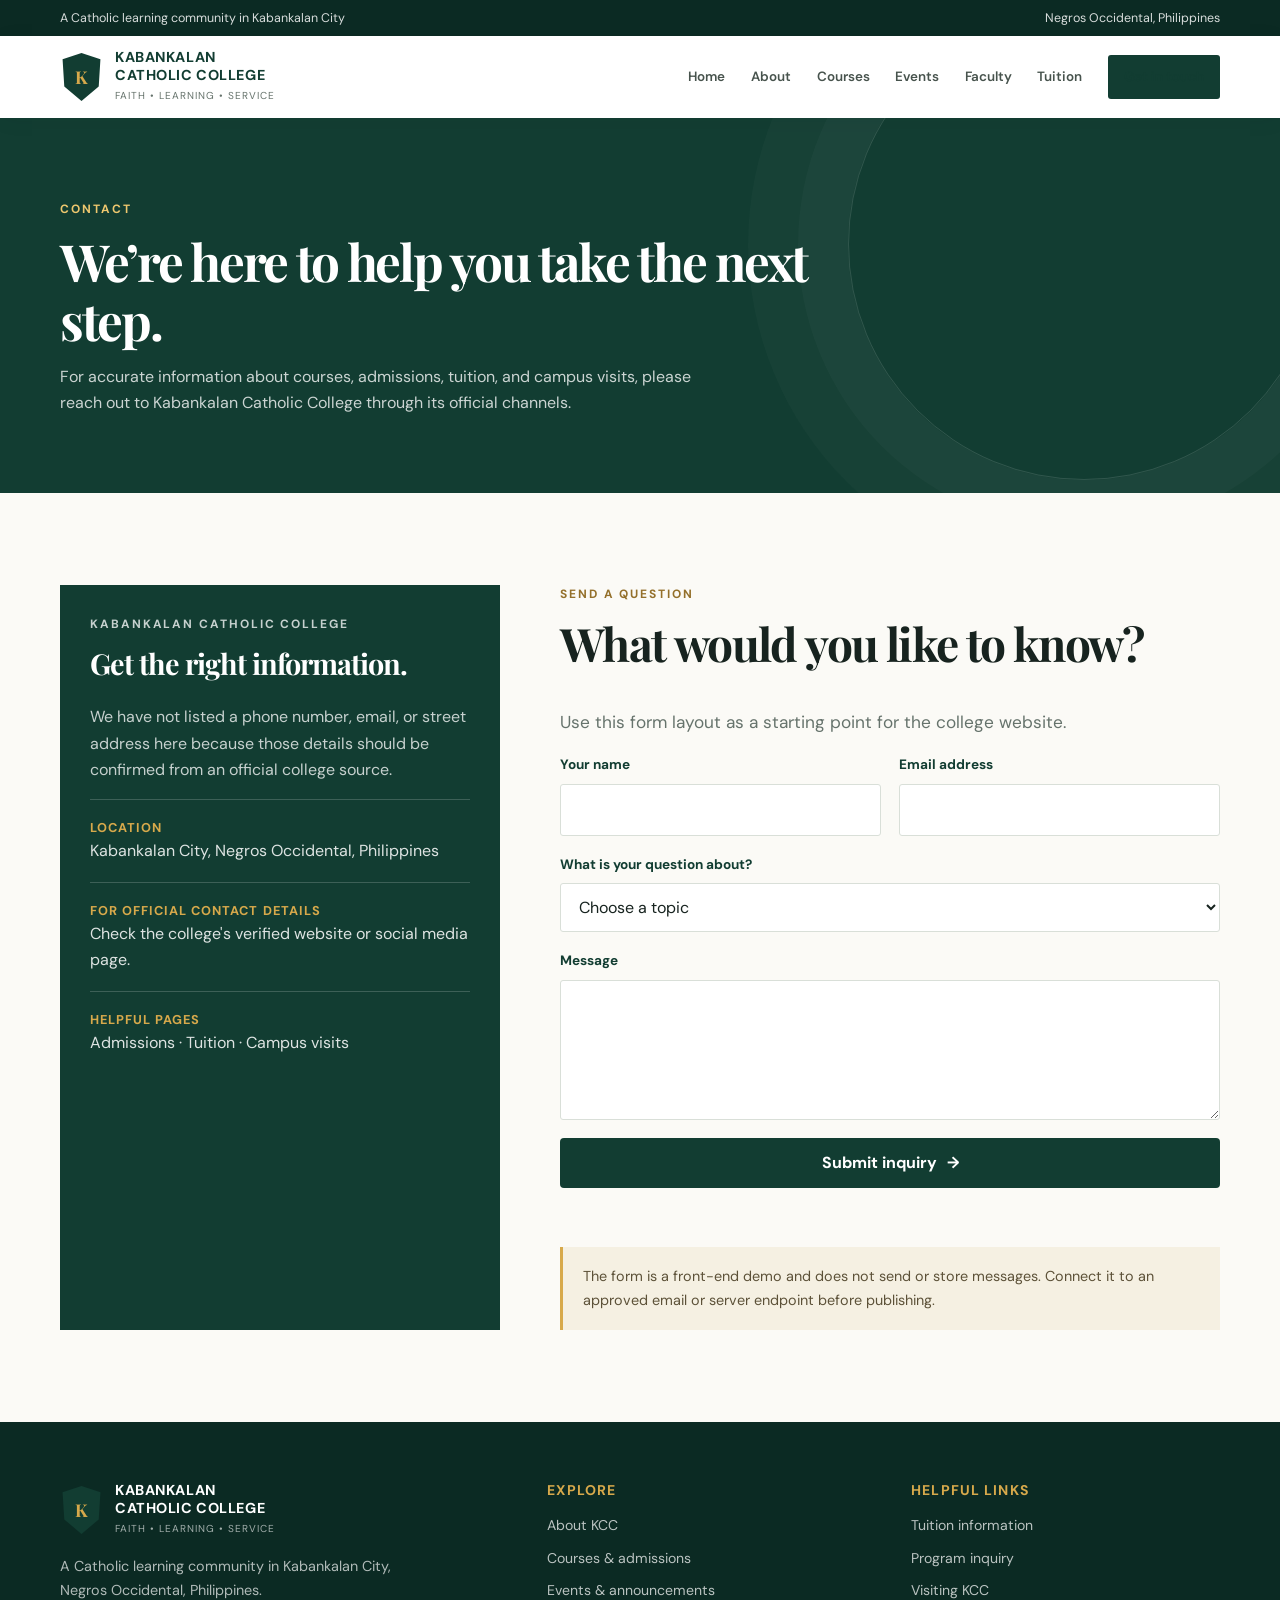
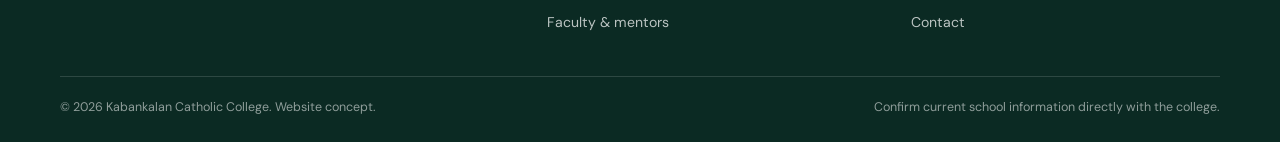
==== contact.html @ 390a863b "adding codes at all files" ====
<!doctype html>
<html lang="en">
<head>
  <meta charset="utf-8"><meta name="viewport" content="width=device-width, initial-scale=1">
  <meta name="description" content="Get in touch with Kabankalan Catholic College for current admissions, course, and campus information.">
  <title>Contact KCC | Kabankalan Catholic College</title>
  <link rel="stylesheet" href="styles.css"><script src="script.js" defer></script>
</head>
<body>
  <a class="skip-link" href="#main">Skip to content</a>
  <div class="topbar"><div class="container topbar-inner"><p>A Catholic learning community in Kabankalan City</p><p>Negros Occidental, Philippines</p></div></div>
  <header class="site-header"><div class="container nav-wrap">
    <a class="brand" href="index.html" aria-label="Kabankalan Catholic College home"><span class="brand-mark" aria-hidden="true">K</span><span><span class="brand-name">KABANKALAN<br>CATHOLIC COLLEGE</span><span class="brand-subtitle">Faith • Learning • Service</span></span></a>
    <button class="menu-toggle" type="button" aria-label="Open navigation menu" aria-expanded="false" aria-controls="primary-navigation">☰</button>
    <nav class="main-nav" id="primary-navigation" aria-label="Main navigation"><a href="index.html">Home</a><a href="about.html">About</a><a href="courses.html">Courses</a><a href="events.html">Events</a><a href="trainers.html">Faculty</a><a href="pricing.html">Tuition</a><a href="contact.html" class="nav-apply">Get in touch</a></nav>
  </div></header>
  <main id="main">
    <section class="page-hero"><div class="container"><p class="eyebrow">Contact</p><h1>We’re here to help you take the next step.</h1><p>For accurate information about courses, admissions, tuition, and campus visits, please reach out to Kabankalan Catholic College through its official channels.</p></div></section>
    <section class="section"><div class="container contact-grid">
      <aside class="contact-panel"><p class="eyebrow">Kabankalan Catholic College</p><h2>Get the right information.</h2><p>We have not listed a phone number, email, or street address here because those details should be confirmed from an official college source.</p>
        <div class="contact-detail"><strong>Location</strong><span>Kabankalan City, Negros Occidental, Philippines</span></div>
        <div class="contact-detail"><strong>For official contact details</strong><span>Check the college's verified website or social media page.</span></div>
        <div class="contact-detail"><strong>Helpful pages</strong><span><a href="courses.html">Admissions</a> · <a href="pricing.html">Tuition</a> · <a href="starter-page.html">Campus visits</a></span></div>
      </aside>
      <div><p class="eyebrow">Send a question</p><h2>What would you like to know?</h2><p class="lead">Use this form layout as a starting point for the college website.</p>
        <form data-contact-form>
          <div class="form-grid">
            <div class="form-field"><label for="name">Your name</label><input id="name" name="name" type="text" autocomplete="name" required></div>
            <div class="form-field"><label for="email">Email address</label><input id="email" name="email" type="email" autocomplete="email" required></div>
            <div class="form-field full"><label for="topic">What is your question about?</label><select id="topic" name="topic" required><option value="">Choose a topic</option><option>Courses and admissions</option><option>Tuition and fees</option><option>Campus visit</option><option>Other inquiry</option></select></div>
            <div class="form-field full"><label for="message">Message</label><textarea id="message" name="message" required></textarea></div>
            <div class="form-field full"><button class="button button-green" type="submit">Submit inquiry <span aria-hidden="true">→</span></button><p class="form-status" data-form-status aria-live="polite"></p></div>
          </div>
        </form>
        <div class="notice">The form is a front-end demo and does not send or store messages. Connect it to an approved email or server endpoint before publishing.</div>
      </div>
    </div></section>
  </main>
  <footer class="site-footer"><div class="container"><div class="footer-grid"><div><a class="brand" href="index.html"><span class="brand-mark" aria-hidden="true">K</span><span><span class="brand-name">KABANKALAN<br>CATHOLIC COLLEGE</span><span class="brand-subtitle">Faith • Learning • Service</span></span></a><p class="footer-about">A Catholic learning community in Kabankalan City, Negros Occidental, Philippines.</p></div><div><h3>Explore</h3><div class="footer-links"><a href="about.html">About KCC</a><a href="courses.html">Courses & admissions</a><a href="events.html">Events & announcements</a><a href="trainers.html">Faculty & mentors</a></div></div><div><h3>Helpful links</h3><div class="footer-links"><a href="pricing.html">Tuition information</a><a href="course-details.html">Program inquiry</a><a href="starter-page.html">Visiting KCC</a><a href="contact.html">Contact</a></div></div></div><div class="footer-bottom"><p>© <span data-year></span> Kabankalan Catholic College. Website concept.</p><p>Confirm current school information directly with the college.</p></div></div></footer>
</body>
</html>
---- styles.css ----
@import url('https://fonts.googleapis.com/css2?family=DM+Sans:wght@400;500;600;700&family=Playfair+Display:wght@600;700&display=swap');

:root {
  --green: #123d32;
  --green-deep: #0b2a23;
  --green-light: #e8f0e9;
  --gold: #d7a94b;
  --ink: #17231f;
  --muted: #66736c;
  --paper: #fbfaf6;
  --white: #fff;
  --line: #e5e8e2;
  --serif: 'Playfair Display', Georgia, serif;
  --sans: 'DM Sans', Arial, sans-serif;
  --shadow: 0 18px 55px rgba(13, 43, 35, .10);
}

* { box-sizing: border-box; }
html { scroll-behavior: smooth; }
body { margin: 0; color: var(--ink); background: var(--paper); font: 16px/1.65 var(--sans); }
a { color: inherit; text-decoration: none; }
img { display: block; max-width: 100%; }
button, input, textarea, select { font: inherit; }
.container { width: min(1160px, calc(100% - 48px)); margin-inline: auto; }
.eyebrow { margin: 0 0 12px; color: #94702b; font-size: .75rem; font-weight: 700; letter-spacing: .16em; text-transform: uppercase; }
h1, h2, h3 { margin-top: 0; line-height: 1.15; }
h1, h2 { font-family: var(--serif); }
h1 { font-size: clamp(2.7rem, 5.5vw, 5.35rem); letter-spacing: -.045em; }
h2 { font-size: clamp(2rem, 3.6vw, 3.2rem); letter-spacing: -.035em; }
h3 { font-size: 1.15rem; }
p { margin-top: 0; }
.section { padding: 92px 0; }
.section-heading { max-width: 660px; margin-bottom: 42px; }
.section-heading p, .lead { color: var(--muted); font-size: 1.08rem; }
.button { display: inline-flex; min-height: 50px; align-items: center; justify-content: center; gap: 10px; padding: 0 22px; border: 1px solid transparent; border-radius: 4px; background: var(--gold); color: var(--green-deep); font-weight: 700; transition: transform .2s ease, background .2s ease; }
.button:hover { transform: translateY(-2px); background: #e4ba65; }
.button-outline { border-color: rgba(255,255,255,.55); background: transparent; color: var(--white); }
.button-outline:hover { background: var(--white); color: var(--green); }
.button-green { background: var(--green); color: var(--white); }
.button-green:hover { background: var(--green-deep); }
.text-link { display: inline-flex; align-items: center; gap: 8px; color: var(--green); font-weight: 700; }
.text-link:hover { color: #92702f; }

.topbar { background: var(--green-deep); color: rgba(255,255,255,.84); font-size: .78rem; }
.topbar-inner { display: flex; min-height: 36px; align-items: center; justify-content: space-between; gap: 20px; }
.topbar p { margin: 0; }
.site-header { position: relative; z-index: 5; background: var(--white); box-shadow: 0 3px 20px rgba(20,40,30,.05); }
.nav-wrap { display: flex; min-height: 82px; align-items: center; justify-content: space-between; gap: 26px; }
.brand { display: inline-flex; align-items: center; gap: 12px; color: var(--green); }
.brand-mark { display: grid; width: 43px; height: 48px; place-items: center; clip-path: polygon(50% 0, 94% 13%, 90% 70%, 50% 100%, 10% 70%, 6% 13%); background: var(--green); color: var(--gold); font-family: var(--serif); font-size: 1.1rem; font-weight: 700; }
.brand-name { display: block; font-size: .9rem; font-weight: 700; line-height: 1.2; letter-spacing: .04em; }
.brand-subtitle { display: block; margin-top: 4px; color: var(--muted); font-size: .63rem; letter-spacing: .1em; text-transform: uppercase; }
.main-nav { display: flex; align-items: center; gap: clamp(12px, 2vw, 27px); }
.main-nav a { position: relative; padding: 8px 0; color: #47534d; font-size: .84rem; font-weight: 600; }
.main-nav a:hover, .main-nav a[aria-current="page"] { color: var(--green); }
.main-nav a[aria-current="page"]::after { position: absolute; right: 0; bottom: 1px; left: 0; height: 2px; background: var(--gold); content: ''; }
.main-nav .nav-apply { padding: 11px 16px; border-radius: 3px; background: var(--green); color: white; }
.main-nav .nav-apply:hover { background: var(--green-deep); color: white; }
.main-nav .nav-apply::after { display: none; }
.menu-toggle { display: none; width: 44px; height: 44px; border: 1px solid var(--line); border-radius: 4px; background: var(--white); color: var(--green); cursor: pointer; font-size: 1.35rem; }

.hero { position: relative; display: flex; min-height: 610px; align-items: center; overflow: hidden; background: var(--green-deep); color: var(--white); }
.hero::before { position: absolute; inset: 0; background-color: var(--green-deep); background-image: linear-gradient(90deg, rgba(7,31,25,.92) 0%, rgba(7,31,25,.76) 42%, rgba(7,31,25,.24) 100%), url('https://images.unsplash.com/photo-1523240795612-9a054b0db644?auto=format&fit=crop&w=2000&q=85'), radial-gradient(ellipse at 78% 30%, rgba(215,169,75,.48), transparent 18%), radial-gradient(ellipse at 86% 76%, rgba(38,113,89,.9), transparent 40%), linear-gradient(140deg, #123d32, #081c17); background-position: center, center 43%, center, center, center; background-size: cover; background-repeat: no-repeat; content: ''; }
.hero-content { position: relative; z-index: 1; width: min(720px, 100%); padding: 82px 0; }
.hero .eyebrow { color: #edc76e; }
.hero h1 { max-width: 720px; margin-bottom: 22px; }
.hero p:not(.eyebrow) { max-width: 600px; margin-bottom: 30px; color: rgba(255,255,255,.82); font-size: 1.1rem; }
.hero-actions { display: flex; flex-wrap: wrap; gap: 12px; }
.hero-note { display: flex; align-items: center; gap: 12px; margin-top: 50px; color: rgba(255,255,255,.76); font-size: .83rem; }
.hero-note::before { width: 44px; height: 1px; background: var(--gold); content: ''; }
.page-hero { position: relative; padding: 82px 0 77px; overflow: hidden; background: var(--green); color: var(--white); }
.page-hero::after { position: absolute; top: -110px; right: -40px; width: 470px; height: 470px; border: 1px solid rgba(255,255,255,.13); border-radius: 50%; box-shadow: 0 0 0 50px rgba(255,255,255,.025), 0 0 0 100px rgba(255,255,255,.02); content: ''; }
.page-hero .container { position: relative; z-index: 1; }
.page-hero h1 { max-width: 780px; margin-bottom: 14px; font-size: clamp(2.4rem, 4vw, 4.2rem); }
.page-hero p:not(.eyebrow) { max-width: 640px; margin-bottom: 0; color: rgba(255,255,255,.78); }
.page-hero .eyebrow { color: #edc76e; }

.intro-grid { display: grid; grid-template-columns: 1fr 1fr; align-items: center; gap: clamp(36px, 7vw, 95px); }
.photo-panel { position: relative; min-height: 440px; border-radius: 4px; background-color: #dce5dc; background-image: url('https://images.unsplash.com/photo-1523240795612-9a054b0db644?auto=format&fit=crop&w=1100&q=85'), radial-gradient(ellipse at 70% 30%, rgba(215,169,75,.65), transparent 19%), radial-gradient(ellipse at 35% 75%, rgba(18,61,50,.78), transparent 44%), linear-gradient(135deg, #dce5dc, #9fb3a2); background-position: center, center, center, center; background-size: cover; background-repeat: no-repeat; }
.photo-panel::after { position: absolute; right: -18px; bottom: -18px; z-index: -1; width: 60%; height: 52%; background: var(--gold); content: ''; }
.photo-caption { position: absolute; right: -18px; bottom: 18px; max-width: 245px; padding: 18px 20px; background: var(--white); box-shadow: var(--shadow); }
.photo-caption strong { display: block; color: var(--green); font-family: var(--serif); font-size: 1.15rem; }
.photo-caption span { color: var(--muted); font-size: .8rem; }
.intro-copy h2 { margin-bottom: 18px; }
.intro-copy p { color: var(--muted); }
.feature-grid { display: grid; grid-template-columns: repeat(3, 1fr); gap: 20px; }
.feature-card, .info-card { padding: 28px; border: 1px solid var(--line); background: var(--white); transition: transform .2s ease, box-shadow .2s ease; }
.feature-card:hover, .info-card:hover { transform: translateY(-4px); box-shadow: var(--shadow); }
.icon-box { display: grid; width: 48px; height: 48px; margin-bottom: 20px; place-items: center; border-radius: 50%; background: var(--green-light); color: var(--green); font-family: var(--serif); font-size: 1.1rem; font-weight: 700; }
.feature-card p, .info-card p { margin-bottom: 0; color: var(--muted); font-size: .92rem; }
.soft-section { background: #f0f3ed; }
.program-grid { display: grid; grid-template-columns: repeat(3, 1fr); gap: 20px; }
.program-card { min-height: 270px; padding: 28px; border-top: 3px solid var(--gold); background: var(--white); }
.program-card .number { display: block; margin-bottom: 30px; color: #a1ab9f; font-family: var(--serif); font-size: 1.2rem; }
.program-card h3 { color: var(--green); }
.program-card p { color: var(--muted); font-size: .92rem; }
.callout { display: flex; align-items: center; justify-content: space-between; gap: 30px; padding: 48px; background: var(--green); color: var(--white); }
.callout h2 { max-width: 620px; margin-bottom: 10px; font-size: clamp(1.7rem, 3vw, 2.4rem); }
.callout p { max-width: 630px; margin-bottom: 0; color: rgba(255,255,255,.74); }
.callout .button { flex: 0 0 auto; }
.stats-row { display: grid; grid-template-columns: repeat(3, 1fr); gap: 1px; background: rgba(255,255,255,.2); }
.stat { padding: 24px; background: var(--green); }
.stat strong { display: block; color: var(--gold); font-family: var(--serif); font-size: 1.8rem; }
.stat span { color: rgba(255,255,255,.76); font-size: .85rem; }
.notice { padding: 18px 20px; border-left: 3px solid var(--gold); background: #f5f0e2; color: #5c5138; font-size: .9rem; }
.list-check { display: grid; gap: 12px; padding: 0; list-style: none; }
.list-check li { display: flex; gap: 12px; color: var(--muted); }
.list-check li::before { color: #94702b; content: '✓'; font-weight: 700; }

.event-list { display: grid; gap: 16px; }
.event-item { display: grid; grid-template-columns: 76px 1fr auto; align-items: center; gap: 24px; padding: 24px; border: 1px solid var(--line); background: var(--white); }
.event-icon { display: grid; width: 58px; height: 58px; place-items: center; background: var(--green-light); color: var(--green); font-family: var(--serif); font-size: 1rem; }
.event-item h3 { margin-bottom: 6px; }
.event-item p { margin-bottom: 0; color: var(--muted); font-size: .9rem; }
.event-tag { padding: 7px 10px; background: #f5f0e2; color: #806327; font-size: .72rem; font-weight: 700; text-transform: uppercase; }
.profile-grid { display: grid; grid-template-columns: repeat(3, 1fr); gap: 20px; }
.profile-card { padding: 30px; background: var(--white); border: 1px solid var(--line); }
.profile-initials { display: grid; width: 64px; height: 64px; margin-bottom: 22px; place-items: center; border-radius: 50%; background: var(--green-light); color: var(--green); font-family: var(--serif); font-size: 1.2rem; }
.profile-card p { color: var(--muted); font-size: .92rem; }
.profile-card .role { margin-bottom: 10px; color: #987530; font-size: .78rem; font-weight: 700; letter-spacing: .08em; text-transform: uppercase; }
.price-card { padding: 32px; border: 1px solid var(--line); background: var(--white); }
.price-card h3 { margin-bottom: 12px; color: var(--green); }
.price-card .price-label { margin-bottom: 18px; color: #94702b; font-family: var(--serif); font-size: 1.4rem; }
.price-card p { color: var(--muted); font-size: .92rem; }
.price-grid { display: grid; grid-template-columns: repeat(3, 1fr); gap: 20px; }

.contact-grid { display: grid; grid-template-columns: .8fr 1.2fr; gap: 60px; }
.contact-panel { padding: 30px; background: var(--green); color: var(--white); }
.contact-panel h2 { font-size: 1.8rem; }
.contact-panel p { color: rgba(255,255,255,.76); }
.contact-detail { padding: 17px 0; border-top: 1px solid rgba(255,255,255,.18); }
.contact-detail strong { display: block; color: var(--gold); font-size: .8rem; letter-spacing: .08em; text-transform: uppercase; }
.contact-detail span { color: rgba(255,255,255,.86); }
.form-grid { display: grid; grid-template-columns: 1fr 1fr; gap: 18px; }
.form-field { display: grid; gap: 7px; }
.form-field.full { grid-column: 1 / -1; }
.form-field label { color: var(--green); font-size: .85rem; font-weight: 700; }
.form-field input, .form-field textarea, .form-field select { width: 100%; min-height: 48px; padding: 12px 14px; border: 1px solid #d9dfd8; border-radius: 3px; background: var(--white); color: var(--ink); }
.form-field textarea { min-height: 140px; resize: vertical; }
.form-field input:focus, .form-field textarea:focus, .form-field select:focus { outline: 2px solid rgba(215,169,75,.5); border-color: var(--gold); }
.form-status { min-height: 24px; margin-top: 12px; color: var(--green); font-weight: 600; }

.site-footer { padding: 60px 0 24px; background: #0b2a23; color: var(--white); }
.footer-grid { display: grid; grid-template-columns: 1.4fr 1fr 1fr; gap: 55px; padding-bottom: 42px; }
.site-footer .brand { margin-bottom: 18px; color: white; }
.site-footer .brand-subtitle { color: rgba(255,255,255,.62); }
.footer-about { max-width: 350px; color: rgba(255,255,255,.68); font-size: .9rem; }
.site-footer h3 { margin-bottom: 16px; color: var(--gold); font-size: .88rem; letter-spacing: .08em; text-transform: uppercase; }
.footer-links { display: grid; gap: 9px; color: rgba(255,255,255,.72); font-size: .88rem; }
.footer-links a:hover { color: var(--gold); }
.footer-bottom { display: flex; justify-content: space-between; gap: 20px; padding-top: 20px; border-top: 1px solid rgba(255,255,255,.14); color: rgba(255,255,255,.54); font-size: .78rem; }
.footer-bottom p { margin: 0; }
.skip-link { position: absolute; top: -60px; left: 12px; z-index: 10; padding: 10px 14px; background: white; color: var(--green); }
.skip-link:focus { top: 12px; }

@media (max-width: 960px) {
  .menu-toggle { display: inline-grid; place-items: center; }
  .nav-wrap { min-height: 72px; }
  .main-nav { position: absolute; top: 100%; right: 0; left: 0; display: none; align-items: stretch; padding: 12px 24px 22px; background: white; box-shadow: 0 15px 20px rgba(0,0,0,.1); }
  .main-nav.is-open { display: flex; flex-direction: column; }
  .main-nav a { padding: 9px 0; }
  .main-nav .nav-apply { align-self: flex-start; padding: 10px 16px; }
  .intro-grid { gap: 45px; }
  .contact-grid { gap: 35px; }
}
@media (max-width: 700px) {
  .container { width: min(100% - 36px, 560px); }
  .topbar-inner { justify-content: center; min-height: 33px; text-align: center; }
  .topbar-inner p:last-child { display: none; }
  .hero { min-height: 590px; }
  .hero::before { background-position: 58% center; }
  .hero-content { padding: 68px 0; }
  .hero-note { margin-top: 34px; }
  .section { padding: 68px 0; }
  .intro-grid, .contact-grid { grid-template-columns: 1fr; }
  .photo-panel { min-height: 340px; margin-right: 14px; }
  .feature-grid, .program-grid, .profile-grid, .price-grid { grid-template-columns: 1fr; }
  .feature-card, .info-card { padding: 23px; }
  .callout { align-items: flex-start; flex-direction: column; padding: 32px 24px; }
  .event-item { grid-template-columns: 54px 1fr; gap: 16px; padding: 18px; }
  .event-icon { width: 48px; height: 48px; }
  .event-tag { grid-column: 2; justify-self: start; }
  .form-grid { grid-template-columns: 1fr; }
  .form-field.full { grid-column: auto; }
  .footer-grid { grid-template-columns: 1fr 1fr; gap: 30px; }
  .footer-grid > :first-child { grid-column: 1 / -1; }
  .footer-bottom { flex-direction: column; }
  .stats-row { grid-template-columns: 1fr; }
}
@media (prefers-reduced-motion: reduce) {
  html { scroll-behavior: auto; }
  *, *::before, *::after { transition-duration: .01ms !important; }
}
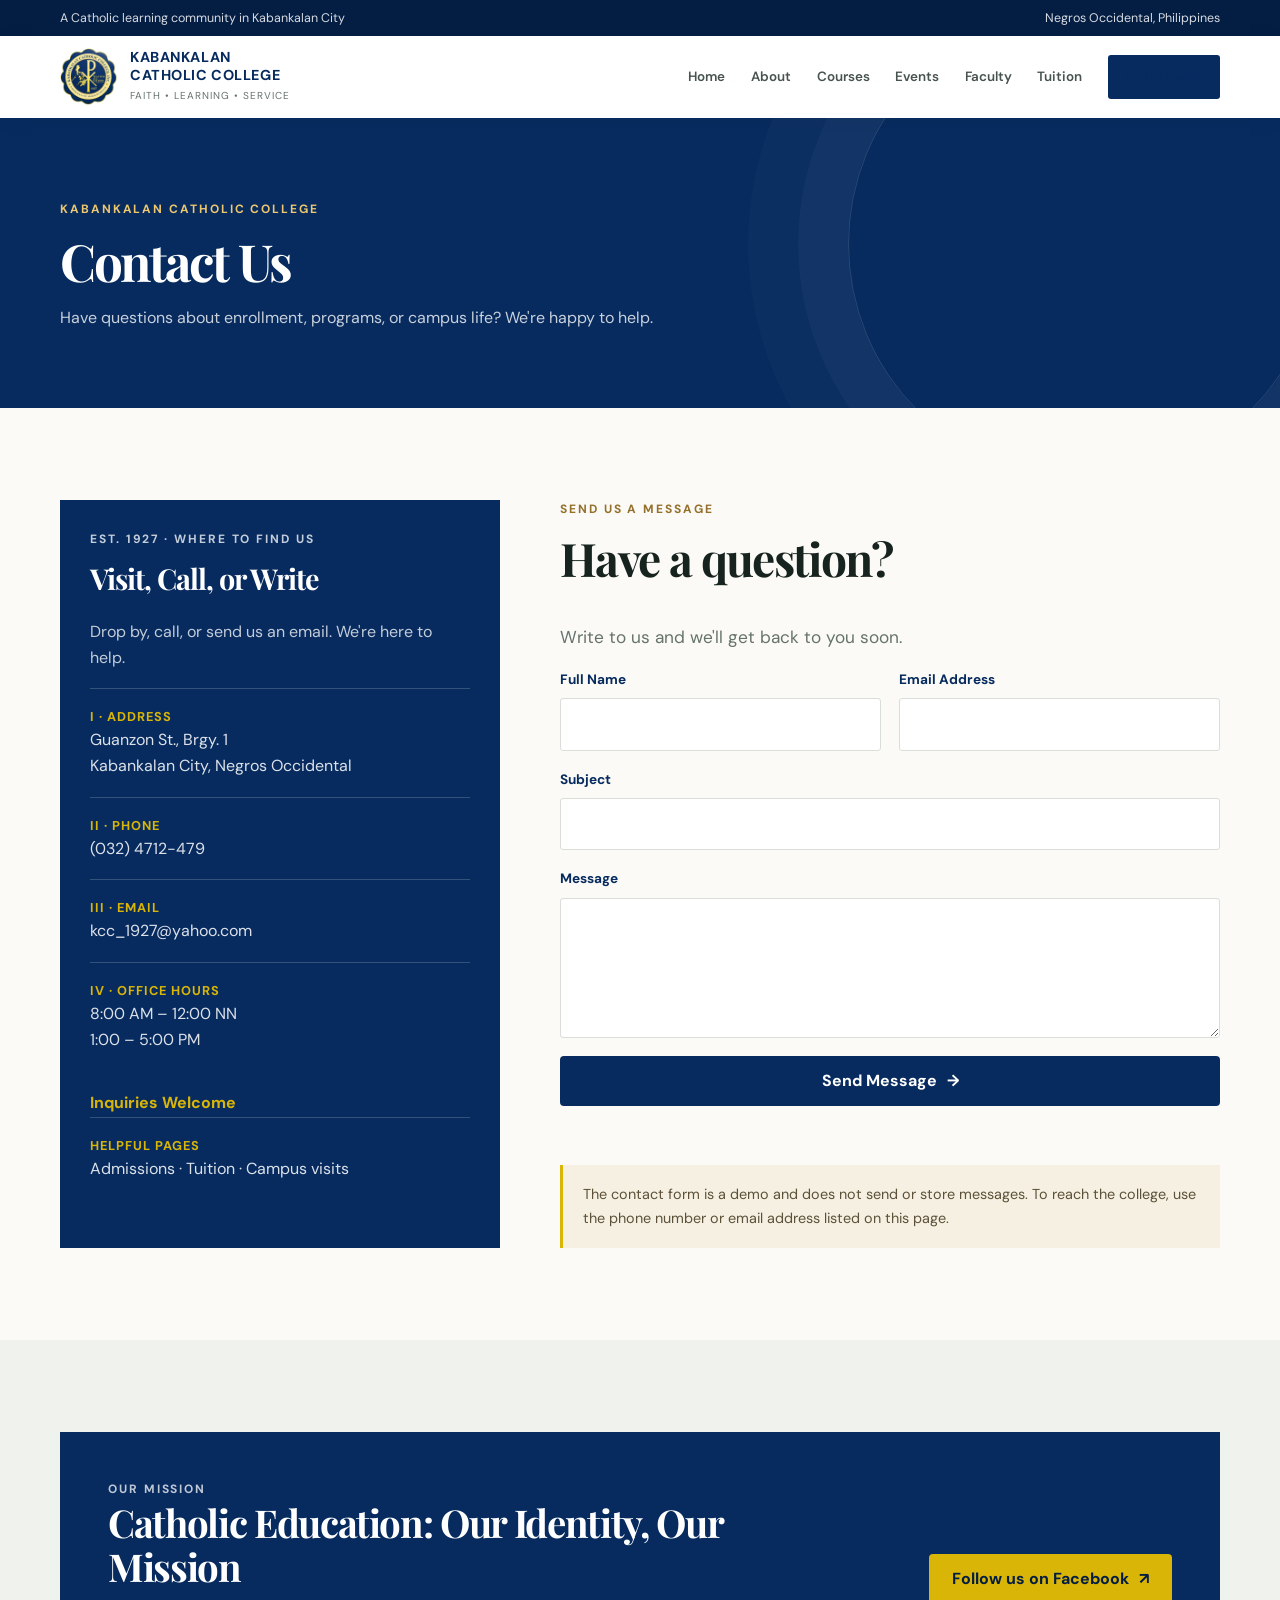
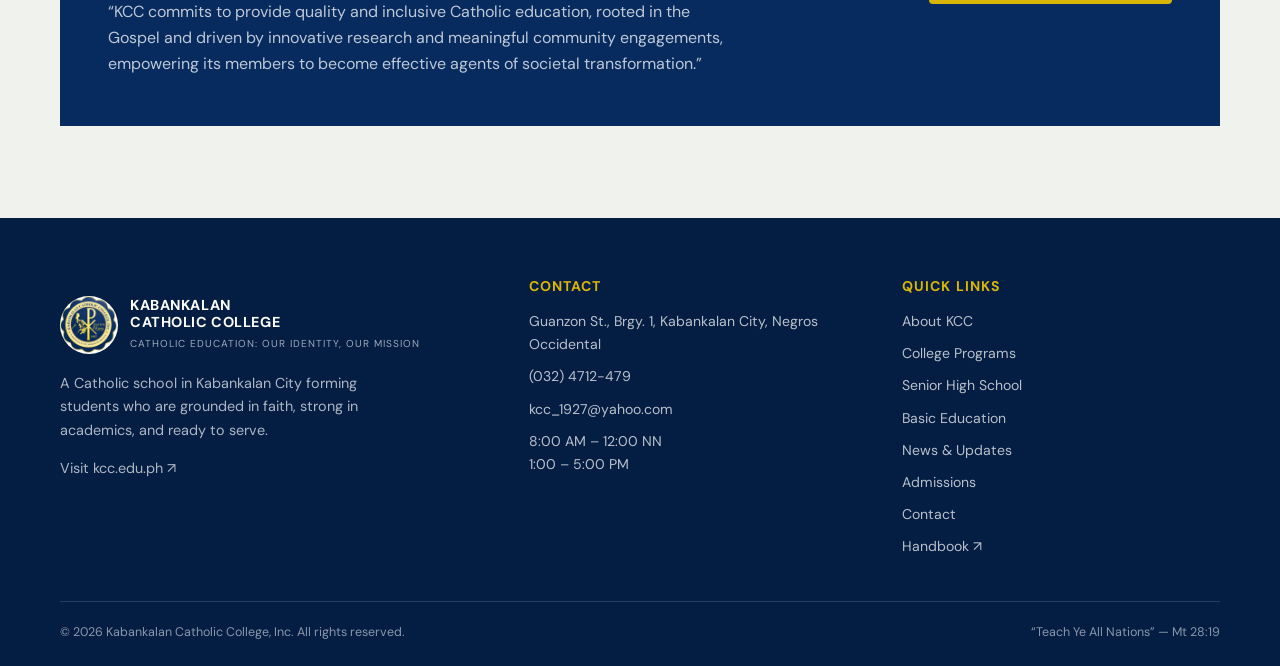
==== commit 1110f63f: "adding contact" ====
--- a/contact.html
+++ b/contact.html
@@ -15,27 +15,38 @@
     <nav class="main-nav" id="primary-navigation" aria-label="Main navigation"><a href="index.html">Home</a><a href="about.html">About</a><a href="courses.html">Courses</a><a href="events.html">Events</a><a href="trainers.html">Faculty</a><a href="pricing.html">Tuition</a><a href="contact.html" class="nav-apply">Get in touch</a></nav>
   </div></header>
   <main id="main">
-    <section class="page-hero"><div class="container"><p class="eyebrow">Contact</p><h1>We’re here to help you take the next step.</h1><p>For accurate information about courses, admissions, tuition, and campus visits, please reach out to Kabankalan Catholic College through its official channels.</p></div></section>
+    <section class="page-hero"><div class="container"><p class="eyebrow">Kabankalan Catholic College</p><h1>Contact Us</h1><p>Have questions about enrollment, programs, or campus life? We're happy to help.</p></div></section>
     <section class="section"><div class="container contact-grid">
-      <aside class="contact-panel"><p class="eyebrow">Kabankalan Catholic College</p><h2>Get the right information.</h2><p>We have not listed a phone number, email, or street address here because those details should be confirmed from an official college source.</p>
-        <div class="contact-detail"><strong>Location</strong><span>Kabankalan City, Negros Occidental, Philippines</span></div>
-        <div class="contact-detail"><strong>For official contact details</strong><span>Check the college's verified website or social media page.</span></div>
+      <aside class="contact-panel"><p class="eyebrow">Est. 1927 · Where to Find Us</p><h2>Visit, Call, or Write</h2><p>Drop by, call, or send us an email. We're here to help.</p>
+        <div class="contact-detail"><strong>I · Address</strong><span>Guanzon St., Brgy. 1<br>Kabankalan City, Negros Occidental</span></div>
+        <div class="contact-detail"><strong>II · Phone</strong><span><a href="tel:+63324712479">(032) 4712-479</a></span></div>
+        <div class="contact-detail"><strong>III · Email</strong><span><a href="mailto:kcc_1927@yahoo.com">kcc_1927@yahoo.com</a></span></div>
+        <div class="contact-detail"><strong>IV · Office Hours</strong><span>8:00 AM – 12:00 NN<br>1:00 – 5:00 PM</span></div>
+        <p class="contact-welcome">Inquiries Welcome</p>
         <div class="contact-detail"><strong>Helpful pages</strong><span><a href="courses.html">Admissions</a> · <a href="pricing.html">Tuition</a> · <a href="starter-page.html">Campus visits</a></span></div>
       </aside>
-      <div><p class="eyebrow">Send a question</p><h2>What would you like to know?</h2><p class="lead">Use this form layout as a starting point for the college website.</p>
+      <div><p class="eyebrow">Send Us a Message</p><h2>Have a question?</h2><p class="lead">Write to us and we'll get back to you soon.</p>
         <form data-contact-form>
           <div class="form-grid">
-            <div class="form-field"><label for="name">Your name</label><input id="name" name="name" type="text" autocomplete="name" required></div>
-            <div class="form-field"><label for="email">Email address</label><input id="email" name="email" type="email" autocomplete="email" required></div>
-            <div class="form-field full"><label for="topic">What is your question about?</label><select id="topic" name="topic" required><option value="">Choose a topic</option><option>Courses and admissions</option><option>Tuition and fees</option><option>Campus visit</option><option>Other inquiry</option></select></div>
+            <div class="form-field"><label for="name">Full Name</label><input id="name" name="name" type="text" autocomplete="name" required></div>
+            <div class="form-field"><label for="email">Email Address</label><input id="email" name="email" type="email" autocomplete="email" required></div>
+            <div class="form-field full"><label for="subject">Subject</label><input id="subject" name="subject" type="text" required></div>
             <div class="form-field full"><label for="message">Message</label><textarea id="message" name="message" required></textarea></div>
-            <div class="form-field full"><button class="button button-green" type="submit">Submit inquiry <span aria-hidden="true">→</span></button><p class="form-status" data-form-status aria-live="polite"></p></div>
+            <div class="form-field full"><button class="button button-green" type="submit">Send Message <span aria-hidden="true">→</span></button><p class="form-status" data-form-status aria-live="polite"></p></div>
           </div>
         </form>
-        <div class="notice">The form is a front-end demo and does not send or store messages. Connect it to an approved email or server endpoint before publishing.</div>
+        <div class="notice">The contact form is a demo and does not send or store messages. To reach the college, use the phone number or email address listed on this page.</div>
       </div>
     </div></section>
+    <section class="section soft-section"><div class="container callout"><div><p class="eyebrow">Our Mission</p><h2>Catholic Education: Our Identity, Our Mission</h2><p>“KCC commits to provide quality and inclusive Catholic education, rooted in the Gospel and driven by innovative research and meaningful community engagements, empowering its members to become effective agents of societal transformation.”</p></div><a class="button" href="https://www.facebook.com/KCCInc1927" target="_blank" rel="noopener noreferrer">Follow us on Facebook <span aria-hidden="true">↗</span></a></div></section>
   </main>
-  <footer class="site-footer"><div class="container"><div class="footer-grid"><div><a class="brand" href="index.html"><span class="brand-mark" aria-hidden="true">K</span><span><span class="brand-name">KABANKALAN<br>CATHOLIC COLLEGE</span><span class="brand-subtitle">Faith • Learning • Service</span></span></a><p class="footer-about">A Catholic learning community in Kabankalan City, Negros Occidental, Philippines.</p></div><div><h3>Explore</h3><div class="footer-links"><a href="about.html">About KCC</a><a href="courses.html">Courses & admissions</a><a href="events.html">Events & announcements</a><a href="trainers.html">Faculty & mentors</a></div></div><div><h3>Helpful links</h3><div class="footer-links"><a href="pricing.html">Tuition information</a><a href="course-details.html">Program inquiry</a><a href="starter-page.html">Visiting KCC</a><a href="contact.html">Contact</a></div></div></div><div class="footer-bottom"><p>© <span data-year></span> Kabankalan Catholic College. Website concept.</p><p>Confirm current school information directly with the college.</p></div></div></footer>
+  <footer class="site-footer"><div class="container">
+    <div class="footer-grid contact-footer-grid">
+      <div><a class="brand" href="https://kcc.edu.ph/" aria-label="Kabankalan Catholic College official website"><span class="brand-mark" aria-hidden="true">K</span><span><span class="brand-name">KABANKALAN<br>CATHOLIC COLLEGE</span><span class="brand-subtitle">Catholic Education: Our Identity, Our Mission</span></span></a><p class="footer-about">A Catholic school in Kabankalan City forming students who are grounded in faith, strong in academics, and ready to serve.</p><p class="footer-about"><a href="https://kcc.edu.ph/">Visit kcc.edu.ph <span aria-hidden="true">↗</span></a></p></div>
+      <div><h3>Contact</h3><div class="footer-links"><span>Guanzon St., Brgy. 1, Kabankalan City, Negros Occidental</span><a href="tel:+63324712479">(032) 4712-479</a><a href="mailto:kcc_1927@yahoo.com">kcc_1927@yahoo.com</a><span>8:00 AM – 12:00 NN<br>1:00 – 5:00 PM</span></div></div>
+      <div><h3>Quick Links</h3><div class="footer-links"><a href="about.html">About KCC</a><a href="courses.html">College Programs</a><a href="courses.html#senior-high-title">Senior High School</a><a href="courses.html#basic-education-title">Basic Education</a><a href="events.html">News &amp; Updates</a><a href="courses.html">Admissions</a><a href="contact.html">Contact</a><a href="https://kcc.edu.ph/handbook" target="_blank" rel="noopener noreferrer">Handbook ↗</a></div></div>
+    </div>
+    <div class="footer-bottom"><p>© <span data-year></span> Kabankalan Catholic College, Inc. All rights reserved.</p><p>“Teach Ye All Nations” — Mt 28:19</p></div>
+  </div></footer>
 </body>
 </html>
--- a/styles.css
+++ b/styles.css
@@ -1,10 +1,10 @@
 @import url('https://fonts.googleapis.com/css2?family=DM+Sans:wght@400;500;600;700&family=Playfair+Display:wght@600;700&display=swap');
 
 :root {
-  --green: #123d32;
-  --green-deep: #0b2a23;
-  --green-light: #e8f0e9;
-  --gold: #d7a94b;
+  --green: #072b5f;
+  --green-deep: #041d43;
+  --green-light: #e9eef8;
+  --gold: #d9b507;
   --ink: #17231f;
   --muted: #66736c;
   --paper: #fbfaf6;
@@ -47,7 +47,7 @@
 .site-header { position: relative; z-index: 5; background: var(--white); box-shadow: 0 3px 20px rgba(20,40,30,.05); }
 .nav-wrap { display: flex; min-height: 82px; align-items: center; justify-content: space-between; gap: 26px; }
 .brand { display: inline-flex; align-items: center; gap: 12px; color: var(--green); }
-.brand-mark { display: grid; width: 43px; height: 48px; place-items: center; clip-path: polygon(50% 0, 94% 13%, 90% 70%, 50% 100%, 10% 70%, 6% 13%); background: var(--green); color: var(--gold); font-family: var(--serif); font-size: 1.1rem; font-weight: 700; }
+.brand-mark { display: block; flex: 0 0 58px; width: 58px; height: 58px; background: transparent url('assets/kcc-logo.png') center/contain no-repeat; color: transparent; font-size: 0; }
 .brand-name { display: block; font-size: .9rem; font-weight: 700; line-height: 1.2; letter-spacing: .04em; }
 .brand-subtitle { display: block; margin-top: 4px; color: var(--muted); font-size: .63rem; letter-spacing: .1em; text-transform: uppercase; }
 .main-nav { display: flex; align-items: center; gap: clamp(12px, 2vw, 27px); }
@@ -60,7 +60,7 @@
 .menu-toggle { display: none; width: 44px; height: 44px; border: 1px solid var(--line); border-radius: 4px; background: var(--white); color: var(--green); cursor: pointer; font-size: 1.35rem; }
 
 .hero { position: relative; display: flex; min-height: 610px; align-items: center; overflow: hidden; background: var(--green-deep); color: var(--white); }
-.hero::before { position: absolute; inset: 0; background-color: var(--green-deep); background-image: linear-gradient(90deg, rgba(7,31,25,.92) 0%, rgba(7,31,25,.76) 42%, rgba(7,31,25,.24) 100%), url('https://images.unsplash.com/photo-1523240795612-9a054b0db644?auto=format&fit=crop&w=2000&q=85'), radial-gradient(ellipse at 78% 30%, rgba(215,169,75,.48), transparent 18%), radial-gradient(ellipse at 86% 76%, rgba(38,113,89,.9), transparent 40%), linear-gradient(140deg, #123d32, #081c17); background-position: center, center 43%, center, center, center; background-size: cover; background-repeat: no-repeat; content: ''; }
+.hero::before { position: absolute; inset: 0; background-color: var(--green-deep); background-image: linear-gradient(90deg, rgba(4,24,55,.92) 0%, rgba(4,24,55,.76) 42%, rgba(4,24,55,.24) 100%), url('https://images.unsplash.com/photo-1523240795612-9a054b0db644?auto=format&fit=crop&w=2000&q=85'), radial-gradient(ellipse at 78% 30%, rgba(217,181,7,.48), transparent 18%), radial-gradient(ellipse at 86% 76%, rgba(17,61,123,.9), transparent 40%), linear-gradient(140deg, #072b5f, #04152f); background-position: center, center 43%, center, center, center; background-size: cover; background-repeat: no-repeat; content: ''; }
 .hero-content { position: relative; z-index: 1; width: min(720px, 100%); padding: 82px 0; }
 .hero .eyebrow { color: #edc76e; }
 .hero h1 { max-width: 720px; margin-bottom: 22px; }
@@ -84,12 +84,57 @@
 .intro-copy h2 { margin-bottom: 18px; }
 .intro-copy p { color: var(--muted); }
 .feature-grid { display: grid; grid-template-columns: repeat(3, 1fr); gap: 20px; }
+.pillars-grid { grid-template-columns: repeat(4, 1fr); }
 .feature-card, .info-card { padding: 28px; border: 1px solid var(--line); background: var(--white); transition: transform .2s ease, box-shadow .2s ease; }
 .feature-card:hover, .info-card:hover { transform: translateY(-4px); box-shadow: var(--shadow); }
 .icon-box { display: grid; width: 48px; height: 48px; margin-bottom: 20px; place-items: center; border-radius: 50%; background: var(--green-light); color: var(--green); font-family: var(--serif); font-size: 1.1rem; font-weight: 700; }
 .feature-card p, .info-card p { margin-bottom: 0; color: var(--muted); font-size: .92rem; }
 .soft-section { background: #f0f3ed; }
 .program-grid { display: grid; grid-template-columns: repeat(3, 1fr); gap: 20px; }
+.program-index { display: flex; flex-wrap: wrap; gap: 10px; margin-bottom: 48px; }
+.program-index a { padding: 10px 14px; border: 1px solid var(--line); background: var(--white); color: var(--green); font-size: .85rem; font-weight: 600; }
+.program-index a:hover { border-color: var(--gold); background: var(--green-light); }
+.program-department + .program-department { margin-top: 68px; padding-top: 60px; border-top: 1px solid var(--line); }
+.department-heading { max-width: 720px; margin-bottom: 28px; }
+.department-heading h2 { margin-bottom: 0; color: var(--green); }
+.course-grid { display: grid; grid-template-columns: repeat(2, minmax(0, 1fr)); gap: 18px; }
+.course-card { padding: 26px; border: 1px solid var(--line); border-top: 3px solid var(--gold); background: var(--white); }
+.course-code { display: inline-block; margin-bottom: 14px; color: #94702b; font-size: .75rem; font-weight: 700; letter-spacing: .1em; text-transform: uppercase; }
+.course-card h3 { margin-bottom: 10px; color: var(--green); }
+.course-card p { margin-bottom: 0; color: var(--muted); font-size: .92rem; }
+.senior-high-section { background: #f0f3f8; }
+.senior-high-heading { max-width: 760px; margin-bottom: 42px; }
+.senior-high-heading h2 { margin-bottom: 12px; }
+.senior-high-heading .lead { margin-bottom: 18px; }
+.senior-path-title { margin-bottom: 14px; font-family: var(--serif); font-size: clamp(1.7rem, 3vw, 2.4rem); }
+.grade-badge { display: inline-block; padding: 7px 12px; border-radius: 2px; background: var(--green); color: var(--white); font-size: .8rem; font-weight: 700; }
+.course-next-links { display: flex; flex-wrap: wrap; gap: 18px 30px; margin-top: 20px; }
+.track-heading { margin: 48px 0 24px; }
+.track-heading h3 { margin-bottom: 8px; color: var(--green); font-family: var(--serif); font-size: 1.8rem; }
+.track-heading p:last-child { margin-bottom: 0; color: var(--muted); }
+.track-grid { display: grid; grid-template-columns: repeat(2, minmax(0, 1fr)); gap: 20px; }
+.track-grid-technical { grid-template-columns: repeat(3, minmax(0, 1fr)); }
+.track-card { padding: 28px; border: 1px solid var(--line); border-top: 3px solid var(--gold); background: var(--white); }
+.track-card-heading h4 { margin: 8px 0 12px; color: var(--green); font-size: 1.12rem; }
+.track-code { color: #94702b; font-size: .75rem; font-weight: 700; letter-spacing: .12em; }
+.track-card > p { color: var(--muted); font-size: .92rem; }
+.track-details { display: grid; grid-template-columns: 1fr 1fr; gap: 18px; margin-top: 20px; padding-top: 18px; border-top: 1px solid var(--line); }
+.track-details h5 { margin: 0 0 10px; color: var(--green); font-size: .8rem; letter-spacing: .05em; text-transform: uppercase; }
+.track-list { display: grid; gap: 6px; margin: 0; padding-left: 18px; color: var(--muted); font-size: .82rem; }
+.basic-education-section { background: #f7f8fb; }
+.basic-stage + .basic-stage { margin-top: 68px; padding-top: 60px; border-top: 1px solid var(--line); }
+.basic-stage-heading { max-width: 820px; margin-bottom: 32px; }
+.basic-stage-heading h3 { margin: 18px 0 14px; color: var(--green); font-family: var(--serif); font-size: clamp(1.7rem, 3vw, 2.4rem); }
+.basic-stage-heading p { color: var(--muted); }
+.basic-subsection { margin: 34px 0; }
+.basic-subsection h4 { margin-bottom: 18px; color: var(--green); font-family: var(--serif); font-size: 1.45rem; }
+.basic-why-list { display: grid; grid-template-columns: repeat(2, minmax(0, 1fr)); gap: 12px 28px; margin: 0; padding: 0; list-style: none; }
+.basic-why-list li { display: flex; gap: 10px; color: var(--muted); }
+.basic-why-list li::before { color: #94702b; content: '✓'; font-weight: 700; }
+.basic-feature-grid { display: grid; grid-template-columns: repeat(3, minmax(0, 1fr)); gap: 20px; }
+.basic-feature-grid h4 { margin-bottom: 10px; color: var(--green); font-size: 1.05rem; }
+.learning-area-list { display: grid; grid-template-columns: repeat(3, minmax(0, 1fr)); gap: 10px 24px; margin: 0; padding: 0; list-style: none; }
+.learning-area-list li { padding: 10px 14px; border-left: 2px solid var(--gold); background: var(--white); color: var(--muted); font-size: .9rem; }
 .program-card { min-height: 270px; padding: 28px; border-top: 3px solid var(--gold); background: var(--white); }
 .program-card .number { display: block; margin-bottom: 30px; color: #a1ab9f; font-family: var(--serif); font-size: 1.2rem; }
 .program-card h3 { color: var(--green); }
@@ -128,6 +173,7 @@
 .contact-panel { padding: 30px; background: var(--green); color: var(--white); }
 .contact-panel h2 { font-size: 1.8rem; }
 .contact-panel p { color: rgba(255,255,255,.76); }
+.contact-panel .contact-welcome { margin: 20px 0 0; color: var(--gold); font-weight: 700; }
 .contact-detail { padding: 17px 0; border-top: 1px solid rgba(255,255,255,.18); }
 .contact-detail strong { display: block; color: var(--gold); font-size: .8rem; letter-spacing: .08em; text-transform: uppercase; }
 .contact-detail span { color: rgba(255,255,255,.86); }
@@ -140,8 +186,11 @@
 .form-field input:focus, .form-field textarea:focus, .form-field select:focus { outline: 2px solid rgba(215,169,75,.5); border-color: var(--gold); }
 .form-status { min-height: 24px; margin-top: 12px; color: var(--green); font-weight: 600; }
 
-.site-footer { padding: 60px 0 24px; background: #0b2a23; color: var(--white); }
+.site-footer { padding: 60px 0 24px; background: var(--green-deep); color: var(--white); }
+.site-footer .brand-mark { border-radius: 50%; background-color: var(--white); }
 .footer-grid { display: grid; grid-template-columns: 1.4fr 1fr 1fr; gap: 55px; padding-bottom: 42px; }
+.contact-footer-grid { grid-template-columns: 1.3fr 1fr 1fr; }
+.footer-links span { overflow-wrap: anywhere; }
 .site-footer .brand { margin-bottom: 18px; color: white; }
 .site-footer .brand-subtitle { color: rgba(255,255,255,.62); }
 .footer-about { max-width: 350px; color: rgba(255,255,255,.68); font-size: .9rem; }
@@ -162,6 +211,7 @@
   .main-nav .nav-apply { align-self: flex-start; padding: 10px 16px; }
   .intro-grid { gap: 45px; }
   .contact-grid { gap: 35px; }
+  .pillars-grid { grid-template-columns: repeat(2, 1fr); }
 }
 @media (max-width: 700px) {
   .container { width: min(100% - 36px, 560px); }
@@ -173,8 +223,12 @@
   .hero-note { margin-top: 34px; }
   .section { padding: 68px 0; }
   .intro-grid, .contact-grid { grid-template-columns: 1fr; }
+  .course-grid { grid-template-columns: 1fr; }
   .photo-panel { min-height: 340px; margin-right: 14px; }
   .feature-grid, .program-grid, .profile-grid, .price-grid { grid-template-columns: 1fr; }
+  .basic-feature-grid, .basic-why-list, .learning-area-list { grid-template-columns: 1fr; }
+  .pillars-grid { grid-template-columns: 1fr; }
+  .track-grid, .track-grid-technical, .track-details { grid-template-columns: 1fr; }
   .feature-card, .info-card { padding: 23px; }
   .callout { align-items: flex-start; flex-direction: column; padding: 32px 24px; }
   .event-item { grid-template-columns: 54px 1fr; gap: 16px; padding: 18px; }
